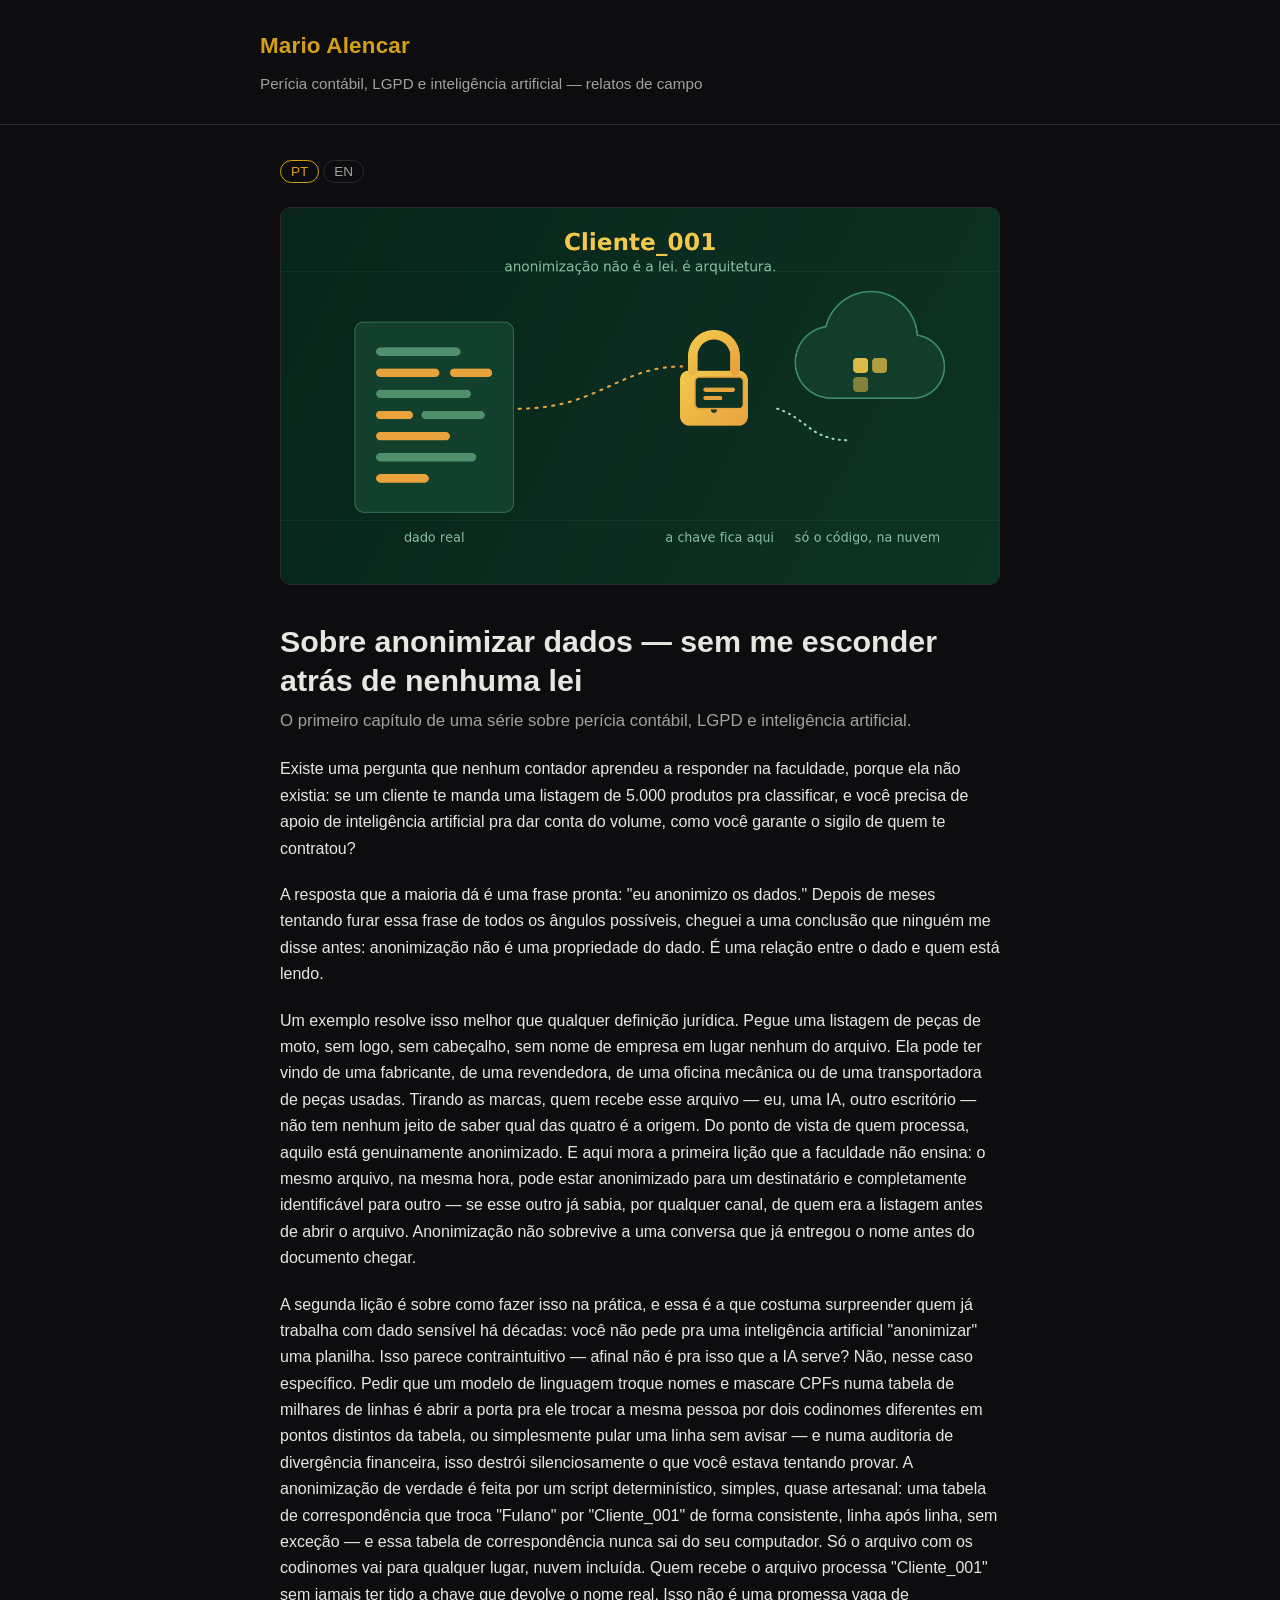
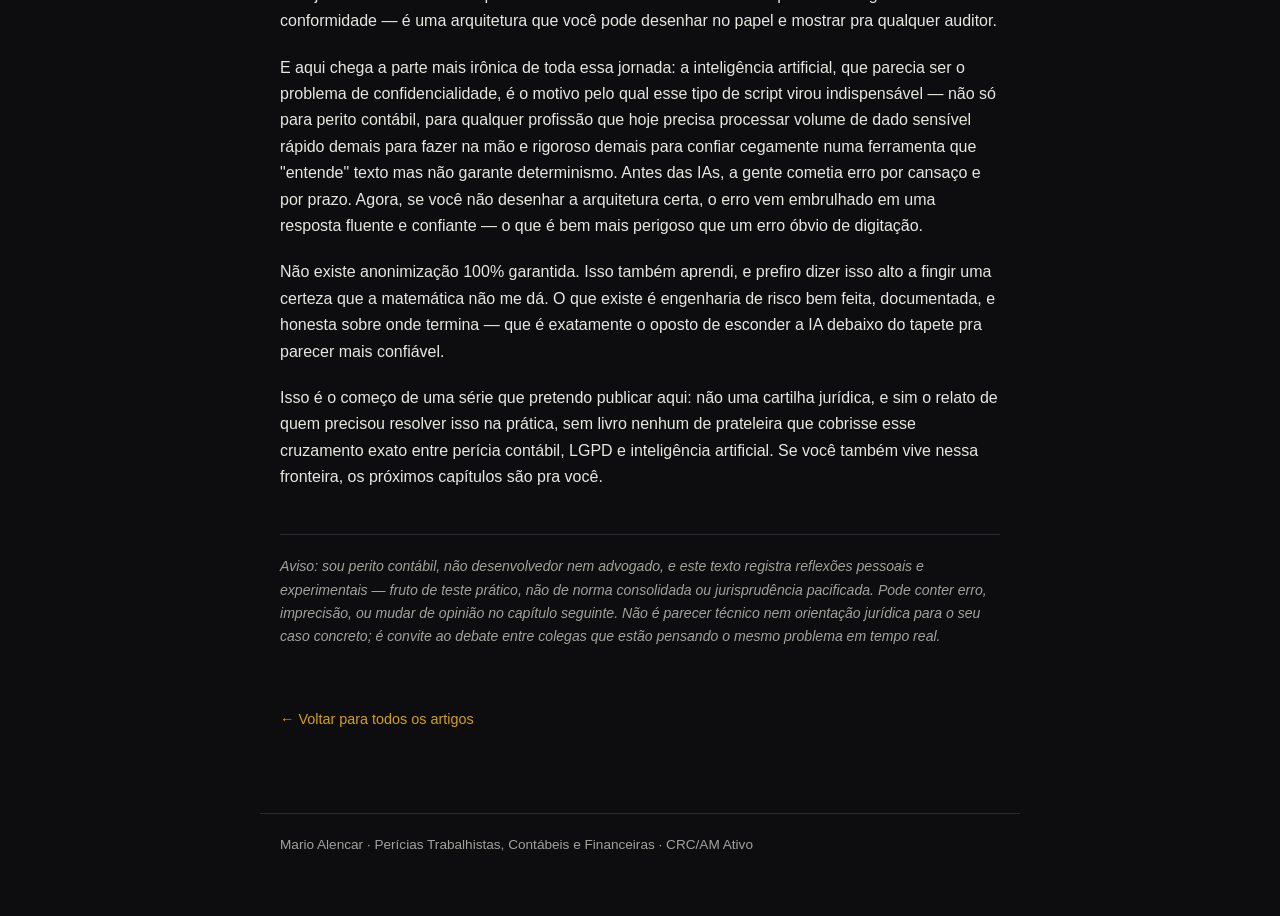
==== posts/anonimizando-dados-1-pt.html @ 83ec1111 "Primeiro post" ====
<!DOCTYPE html>
<html lang="pt-BR">
<head>
<meta charset="UTF-8">
<meta name="viewport" content="width=device-width, initial-scale=1.0">
<title>Sobre anonimizar dados — sem me esconder atrás de nenhuma lei</title>
<meta name="description" content="Anonimização não é uma propriedade do dado. É uma relação entre o dado e quem está lendo.">
<link rel="stylesheet" href="../assets/style.css">
</head>
<body>
<header class="site">
  <div class="wrap">
    <h1><a href="../index.html">Mario Alencar</a></h1>
    <p class="tag">Perícia contábil, LGPD e inteligência artificial — relatos de campo</p>
  </div>
</header>
<main>
<article class="post">
  <div class="lang-switch">
    <a href="anonimizando-dados-1-pt.html" class="current">PT</a>
    <a href="anonymizing-data-1-en.html">EN</a>
  </div>
  <img class="cover" src="../assets/capa1.png" alt="Capa do artigo">
  <h1>Sobre anonimizar dados — sem me esconder atrás de nenhuma lei</h1>
  <p class="subtitle">O primeiro capítulo de uma série sobre perícia contábil, LGPD e inteligência artificial.</p>

  <p>Existe uma pergunta que nenhum contador aprendeu a responder na faculdade, porque ela não existia: se um cliente te manda uma listagem de 5.000 produtos pra classificar, e você precisa de apoio de inteligência artificial pra dar conta do volume, como você garante o sigilo de quem te contratou?</p>

  <p>A resposta que a maioria dá é uma frase pronta: "eu anonimizo os dados." Depois de meses tentando furar essa frase de todos os ângulos possíveis, cheguei a uma conclusão que ninguém me disse antes: anonimização não é uma propriedade do dado. É uma relação entre o dado e quem está lendo.</p>

  <p>Um exemplo resolve isso melhor que qualquer definição jurídica. Pegue uma listagem de peças de moto, sem logo, sem cabeçalho, sem nome de empresa em lugar nenhum do arquivo. Ela pode ter vindo de uma fabricante, de uma revendedora, de uma oficina mecânica ou de uma transportadora de peças usadas. Tirando as marcas, quem recebe esse arquivo — eu, uma IA, outro escritório — não tem nenhum jeito de saber qual das quatro é a origem. Do ponto de vista de quem processa, aquilo está genuinamente anonimizado. E aqui mora a primeira lição que a faculdade não ensina: o mesmo arquivo, na mesma hora, pode estar anonimizado para um destinatário e completamente identificável para outro — se esse outro já sabia, por qualquer canal, de quem era a listagem antes de abrir o arquivo. Anonimização não sobrevive a uma conversa que já entregou o nome antes do documento chegar.</p>

  <p>A segunda lição é sobre como fazer isso na prática, e essa é a que costuma surpreender quem já trabalha com dado sensível há décadas: você não pede pra uma inteligência artificial "anonimizar" uma planilha. Isso parece contraintuitivo — afinal não é pra isso que a IA serve? Não, nesse caso específico. Pedir que um modelo de linguagem troque nomes e mascare CPFs numa tabela de milhares de linhas é abrir a porta pra ele trocar a mesma pessoa por dois codinomes diferentes em pontos distintos da tabela, ou simplesmente pular uma linha sem avisar — e numa auditoria de divergência financeira, isso destrói silenciosamente o que você estava tentando provar. A anonimização de verdade é feita por um script determinístico, simples, quase artesanal: uma tabela de correspondência que troca "Fulano" por "Cliente_001" de forma consistente, linha após linha, sem exceção — e essa tabela de correspondência nunca sai do seu computador. Só o arquivo com os codinomes vai para qualquer lugar, nuvem incluída. Quem recebe o arquivo processa "Cliente_001" sem jamais ter tido a chave que devolve o nome real. Isso não é uma promessa vaga de conformidade — é uma arquitetura que você pode desenhar no papel e mostrar pra qualquer auditor.</p>

  <p>E aqui chega a parte mais irônica de toda essa jornada: a inteligência artificial, que parecia ser o problema de confidencialidade, é o motivo pelo qual esse tipo de script virou indispensável — não só para perito contábil, para qualquer profissão que hoje precisa processar volume de dado sensível rápido demais para fazer na mão e rigoroso demais para confiar cegamente numa ferramenta que "entende" texto mas não garante determinismo. Antes das IAs, a gente cometia erro por cansaço e por prazo. Agora, se você não desenhar a arquitetura certa, o erro vem embrulhado em uma resposta fluente e confiante — o que é bem mais perigoso que um erro óbvio de digitação.</p>

  <p>Não existe anonimização 100% garantida. Isso também aprendi, e prefiro dizer isso alto a fingir uma certeza que a matemática não me dá. O que existe é engenharia de risco bem feita, documentada, e honesta sobre onde termina — que é exatamente o oposto de esconder a IA debaixo do tapete pra parecer mais confiável.</p>

  <p>Isso é o começo de uma série que pretendo publicar aqui: não uma cartilha jurídica, e sim o relato de quem precisou resolver isso na prática, sem livro nenhum de prateleira que cobrisse esse cruzamento exato entre perícia contábil, LGPD e inteligência artificial. Se você também vive nessa fronteira, os próximos capítulos são pra você.</p>

  <p class="disclosure">Aviso: sou perito contábil, não desenvolvedor nem advogado, e este texto registra reflexões pessoais e experimentais — fruto de teste prático, não de norma consolidada ou jurisprudência pacificada. Pode conter erro, imprecisão, ou mudar de opinião no capítulo seguinte. Não é parecer técnico nem orientação jurídica para o seu caso concreto; é convite ao debate entre colegas que estão pensando o mesmo problema em tempo real.</p>

  <a class="back-link" href="../index.html">&larr; Voltar para todos os artigos</a>
</article>
</main>
<footer class="site">
  Mario Alencar · Perícias Trabalhistas, Contábeis e Financeiras · CRC/AM Ativo
</footer>
</body>
</html>
---- assets/style.css ----
:root {
  --bg: #0d0d10;
  --bg-card: #17171b;
  --text: #e8e6e1;
  --text-dim: #a3a19c;
  --accent: #d4a017;
  --accent-soft: #8a6d1d;
  --border: #2a2a2f;
  --maxw: 760px;
}

* { box-sizing: border-box; }

body {
  margin: 0;
  background: var(--bg);
  color: var(--text);
  font-family: -apple-system, BlinkMacSystemFont, "Segoe UI", Helvetica, Arial, sans-serif;
  line-height: 1.65;
}

a { color: var(--accent); text-decoration: none; }
a:hover { text-decoration: underline; }

header.site {
  border-bottom: 1px solid var(--border);
  padding: 28px 20px;
}

header.site .wrap {
  max-width: var(--maxw);
  margin: 0 auto;
  display: flex;
  flex-direction: column;
  gap: 6px;
}

header.site h1 {
  margin: 0;
  font-size: 1.4rem;
  letter-spacing: 0.2px;
}

header.site p.tag {
  margin: 0;
  color: var(--text-dim);
  font-size: 0.95rem;
}

nav.site {
  margin-top: 10px;
  display: flex;
  gap: 16px;
  font-size: 0.9rem;
}

main {
  max-width: var(--maxw);
  margin: 0 auto;
  padding: 36px 20px 80px;
}

/* post list (index) */
.post-card {
  display: flex;
  gap: 18px;
  padding: 22px 0;
  border-bottom: 1px solid var(--border);
}

.post-card:last-child { border-bottom: none; }

.post-card img {
  width: 160px;
  height: 84px;
  object-fit: cover;
  border-radius: 8px;
  flex-shrink: 0;
  border: 1px solid var(--border);
}

.post-card .meta {
  flex: 1;
}

.post-card h2 {
  margin: 0 0 6px;
  font-size: 1.15rem;
  line-height: 1.35;
}

.post-card .excerpt {
  color: var(--text-dim);
  font-size: 0.92rem;
  margin: 0 0 8px;
}

.post-card .langs a {
  font-size: 0.82rem;
  border: 1px solid var(--border);
  padding: 2px 8px;
  border-radius: 20px;
  margin-right: 6px;
  color: var(--text-dim);
}

.post-card .langs a:hover {
  border-color: var(--accent);
  color: var(--accent);
  text-decoration: none;
}

.post-card .date {
  color: var(--text-dim);
  font-size: 0.8rem;
}

/* article page */
article.post img.cover {
  width: 100%;
  border-radius: 10px;
  border: 1px solid var(--border);
  margin-bottom: 28px;
}

article.post h1 {
  font-size: 1.9rem;
  line-height: 1.3;
  margin: 0 0 6px;
}

article.post .subtitle {
  color: var(--text-dim);
  font-size: 1.05rem;
  margin: 0 0 22px;
}

article.post .lang-switch {
  margin-bottom: 24px;
  font-size: 0.85rem;
}

article.post .lang-switch a {
  border: 1px solid var(--border);
  padding: 3px 10px;
  border-radius: 20px;
  color: var(--text-dim);
}

article.post .lang-switch a.current {
  color: var(--accent);
  border-color: var(--accent);
}

article.post p { margin: 0 0 20px; }

article.post h2 {
  color: var(--accent);
  font-size: 1.25rem;
  margin: 36px 0 14px;
}

article.post .disclosure {
  margin-top: 44px;
  padding-top: 20px;
  border-top: 1px solid var(--border);
  color: var(--text-dim);
  font-size: 0.88rem;
  font-style: italic;
}

.back-link {
  display: inline-block;
  margin-top: 40px;
  font-size: 0.9rem;
}

footer.site {
  max-width: var(--maxw);
  margin: 0 auto;
  padding: 20px 20px 60px;
  color: var(--text-dim);
  font-size: 0.85rem;
  border-top: 1px solid var(--border);
}
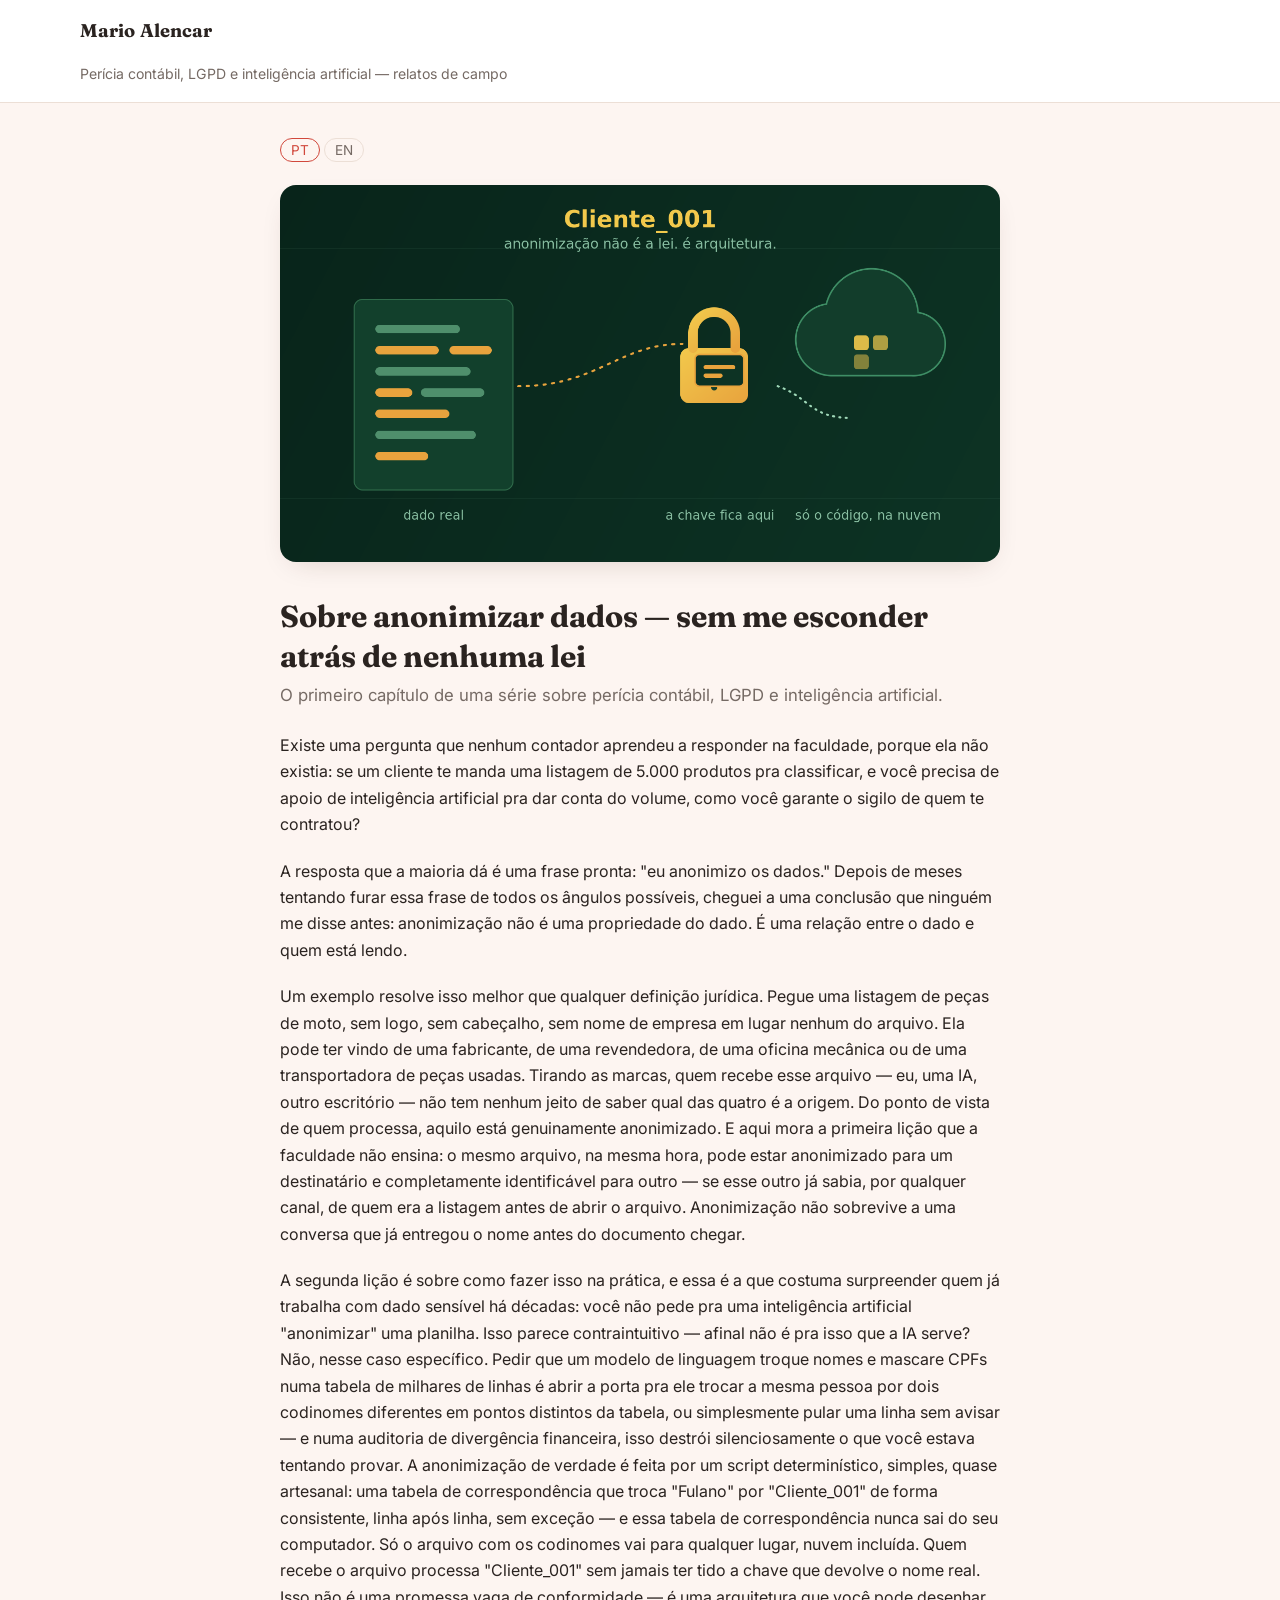
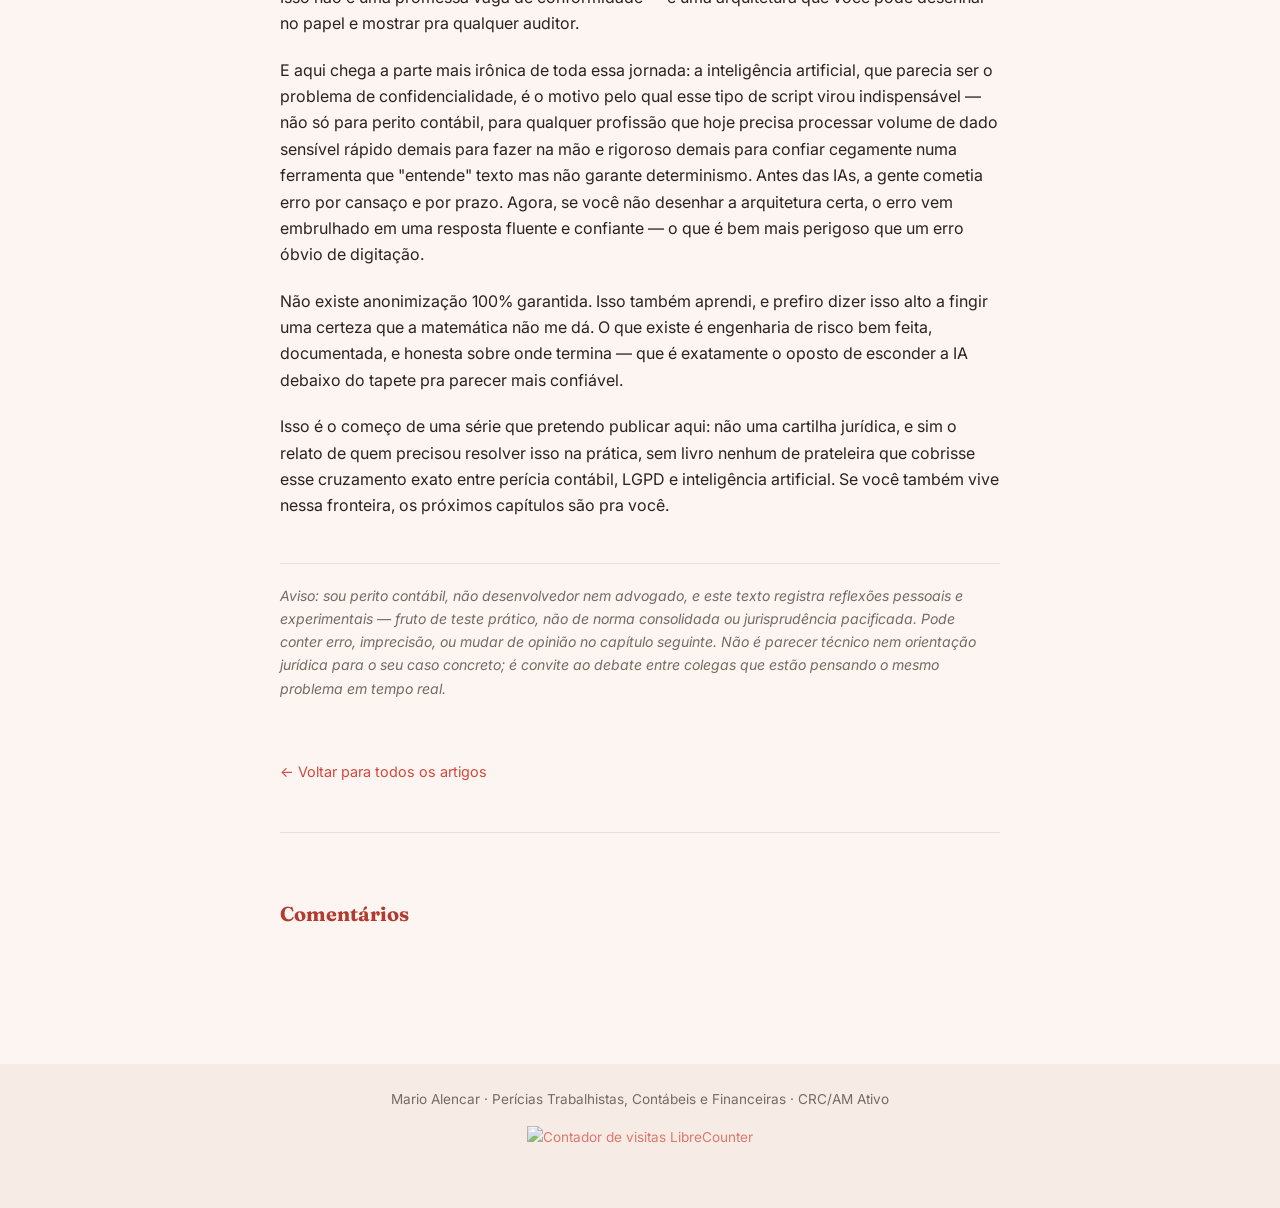
==== commit cce3dd7d: "habilitado giscus" ====
--- a/posts/anonimizando-dados-1-pt.html
+++ b/posts/anonimizando-dados-1-pt.html
@@ -41,10 +41,32 @@
   <p class="disclosure">Aviso: sou perito contábil, não desenvolvedor nem advogado, e este texto registra reflexões pessoais e experimentais — fruto de teste prático, não de norma consolidada ou jurisprudência pacificada. Pode conter erro, imprecisão, ou mudar de opinião no capítulo seguinte. Não é parecer técnico nem orientação jurídica para o seu caso concreto; é convite ao debate entre colegas que estão pensando o mesmo problema em tempo real.</p>
 
   <a class="back-link" href="../index.html">&larr; Voltar para todos os artigos</a>
+
+  <section class="comments">
+    <h2>Comentários</h2>
+    <script src="https://giscus.app/client.js"
+            data-repo="firmacon/firmacon.github.io"
+            data-repo-id="R_kgDOUHQOCw"
+            data-category="Announcements"
+            data-category-id="DIC_kwDOUHQOC84DEZmo"
+            data-mapping="pathname"
+            data-strict="0"
+            data-reactions-enabled="1"
+            data-emit-metadata="0"
+            data-input-position="bottom"
+            data-theme="preferred_color_scheme"
+            data-lang="pt"
+            crossorigin="anonymous"
+            async>
+    </script>
+  </section>
 </article>
 </main>
 <footer class="site">
   Mario Alencar · Perícias Trabalhistas, Contábeis e Financeiras · CRC/AM Ativo
+  <div class="visits">
+    <a href="https://librecounter.org/referer/show" target="_blank" rel="noopener"><img src="https://librecounter.org/counter.svg" alt="Contador de visitas LibreCounter" loading="lazy"></a>
+  </div>
 </footer>
 </body>
 </html>
--- a/assets/style.css
+++ b/assets/style.css
@@ -1,12 +1,18 @@
+@import url('https://fonts.googleapis.com/css2?family=Fraunces:opsz,wght@9..144,600;9..144,700&family=Inter:wght@400;500;600;700&display=swap');
+
 :root {
-  --bg: #0d0d10;
-  --bg-card: #17171b;
-  --text: #e8e6e1;
-  --text-dim: #a3a19c;
-  --accent: #d4a017;
-  --accent-soft: #8a6d1d;
-  --border: #2a2a2f;
+  --bg: #fdf5f1;
+  --bg-soft: #f7ece5;
+  --card-bg: #ffffff;
+  --text: #2a2320;
+  --text-dim: #756a64;
+  --accent: #d1483c;
+  --accent-dark: #b23a2f;
+  --border: #ecdfd6;
   --maxw: 760px;
+  --maxw-wide: 1120px;
+  --radius: 16px;
+  --shadow: 0 10px 30px -14px rgba(60, 30, 20, 0.22);
 }
 
 * { box-sizing: border-box; }
@@ -15,43 +21,200 @@
   margin: 0;
   background: var(--bg);
   color: var(--text);
-  font-family: -apple-system, BlinkMacSystemFont, "Segoe UI", Helvetica, Arial, sans-serif;
+  font-family: 'Inter', -apple-system, BlinkMacSystemFont, "Segoe UI", Helvetica, Arial, sans-serif;
   line-height: 1.65;
 }
 
 a { color: var(--accent); text-decoration: none; }
 a:hover { text-decoration: underline; }
 
+h1, h2, .hero-text h2, .section-title, .post-card h2 {
+  font-family: 'Fraunces', Georgia, serif;
+}
+
+/* navbar */
 header.site {
+  background: var(--card-bg);
   border-bottom: 1px solid var(--border);
-  padding: 28px 20px;
+  padding: 16px 24px;
+  position: sticky;
+  top: 0;
+  z-index: 10;
 }
 
 header.site .wrap {
-  max-width: var(--maxw);
+  max-width: var(--maxw-wide);
   margin: 0 auto;
   display: flex;
-  flex-direction: column;
-  gap: 6px;
+  align-items: center;
+  justify-content: space-between;
+  flex-wrap: wrap;
+  gap: 10px;
+}
+
+header.site .identity {
+  display: flex;
+  align-items: center;
+  gap: 10px;
+}
+
+header.site .identity img.profile-pic {
+  width: 36px;
+  height: 36px;
+  border-radius: 50%;
+  border: 1px solid var(--border);
+  object-fit: cover;
+  flex-shrink: 0;
 }
 
 header.site h1 {
   margin: 0;
-  font-size: 1.4rem;
-  letter-spacing: 0.2px;
-}
+  font-size: 1.15rem;
+  font-weight: 700;
+  letter-spacing: 0.1px;
+}
+
+header.site h1 a { color: var(--text); }
+header.site h1 a:hover { color: var(--accent); text-decoration: none; }
 
 header.site p.tag {
-  margin: 0;
-  color: var(--text-dim);
-  font-size: 0.95rem;
+  margin: 6px 0 0;
+  color: var(--text-dim);
+  font-size: 0.88rem;
+  flex-basis: 100%;
 }
 
 nav.site {
-  margin-top: 10px;
-  display: flex;
-  gap: 16px;
-  font-size: 0.9rem;
+  display: flex;
+  gap: 20px;
+  font-size: 0.88rem;
+}
+
+nav.site a { color: var(--text-dim); font-weight: 500; }
+nav.site a:hover { color: var(--accent); }
+
+/* hero */
+.hero {
+  background: var(--bg-soft);
+  padding: 56px 24px;
+}
+
+.hero-wrap {
+  max-width: var(--maxw-wide);
+  margin: 0 auto;
+  display: flex;
+  align-items: flex-start;
+  gap: 36px;
+}
+
+.hero-photo { flex: 0 0 190px; }
+
+.hero-photo img {
+  width: 100%;
+  aspect-ratio: 4 / 5;
+  object-fit: cover;
+  border-radius: var(--radius);
+  box-shadow: var(--shadow);
+  display: block;
+}
+
+.hero-langs {
+  flex: 1;
+  display: flex;
+  gap: 36px;
+  flex-wrap: wrap;
+}
+
+.hero-text { flex: 1; min-width: 240px; }
+
+.hero-text .eyebrow {
+  display: block;
+  color: var(--accent);
+  font-weight: 600;
+  font-size: 0.68rem;
+  text-transform: uppercase;
+  letter-spacing: 0.05em;
+  margin: 0 0 10px;
+}
+
+.hero-text h2 {
+  font-size: 1.55rem;
+  line-height: 1.25;
+  margin: 0 0 12px;
+}
+
+.hero-text p {
+  color: var(--text-dim);
+  font-size: 0.92rem;
+  margin: 0 0 14px;
+  max-width: 40ch;
+}
+
+.hero-cta {
+  display: flex;
+  gap: 10px;
+  margin-top: 16px;
+  flex-wrap: wrap;
+}
+
+.hero-cta .btn {
+  padding: 9px 18px;
+  font-size: 0.85rem;
+}
+
+.btn {
+  display: inline-block;
+  padding: 11px 24px;
+  border-radius: 30px;
+  font-weight: 600;
+  font-size: 0.92rem;
+}
+
+.btn-primary { background: var(--accent); color: #fff; }
+.btn-primary:hover { background: var(--accent-dark); text-decoration: none; }
+
+.btn-outline { border: 1.5px solid var(--border); color: var(--text); background: var(--card-bg); }
+.btn-outline:hover { border-color: var(--accent); color: var(--accent); text-decoration: none; }
+
+/* about (bio PT/EN) */
+.about {
+  max-width: var(--maxw-wide);
+  margin: 0 auto;
+  padding: 44px 24px 8px;
+}
+
+.about .lang-label {
+  display: inline-block;
+  font-size: 0.68rem;
+  font-weight: 600;
+  color: var(--accent);
+  border: 1px solid var(--accent);
+  border-radius: 20px;
+  padding: 1px 9px;
+  margin-bottom: 6px;
+}
+
+.about p {
+  color: var(--text-dim);
+  font-size: 0.85rem;
+  line-height: 1.6;
+  margin: 0 0 18px;
+  max-width: 72ch;
+}
+
+main.home { padding-top: 8px; }
+
+@media (max-width: 700px) {
+  .hero-wrap { flex-direction: column; align-items: center; text-align: center; }
+  .hero-photo { flex: 0 0 auto; max-width: 140px; }
+  .hero-langs { flex-direction: column; align-items: center; }
+  .hero-text p { margin-left: auto; margin-right: auto; }
+  .hero-cta { justify-content: center; }
+  header.site .identity img.profile-pic { width: 30px; height: 30px; }
+  header.site h1 { font-size: 1rem; }
+  nav.site { gap: 12px; font-size: 0.82rem; }
+  .about p { font-size: 0.8rem; }
+  .post-card img { height: 170px; }
 }
 
 main {
@@ -60,66 +223,83 @@
   padding: 36px 20px 80px;
 }
 
-/* post list (index) */
+main.home {
+  max-width: var(--maxw-wide);
+  padding: 8px 24px 90px;
+}
+
+.section-title {
+  font-size: 1.5rem;
+  margin: 0 0 22px;
+}
+
+/* post grid (index) */
+.post-grid {
+  display: grid;
+  grid-template-columns: repeat(2, 1fr);
+  gap: 26px;
+}
+
+@media (max-width: 700px) {
+  .post-grid { grid-template-columns: 1fr; }
+}
+
 .post-card {
-  display: flex;
-  gap: 18px;
-  padding: 22px 0;
-  border-bottom: 1px solid var(--border);
-}
-
-.post-card:last-child { border-bottom: none; }
+  position: relative;
+  background: var(--card-bg);
+  border: 1px solid var(--border);
+  border-radius: var(--radius);
+  overflow: hidden;
+  box-shadow: var(--shadow);
+  display: flex;
+  flex-direction: column;
+}
 
 .post-card img {
-  width: 160px;
-  height: 84px;
+  width: 100%;
+  height: 190px;
   object-fit: cover;
-  border-radius: 8px;
+  border-radius: 0;
+  border: none;
   flex-shrink: 0;
-  border: 1px solid var(--border);
+}
+
+.lang-badge {
+  position: absolute;
+  top: 12px;
+  left: 12px;
+  background: rgba(255, 255, 255, 0.92);
+  color: var(--text);
+  font-size: 0.68rem;
+  font-weight: 700;
+  letter-spacing: 0.04em;
+  padding: 3px 10px;
+  border-radius: 20px;
+  z-index: 2;
 }
 
 .post-card .meta {
-  flex: 1;
+  padding: 18px 20px 22px;
 }
 
 .post-card h2 {
-  margin: 0 0 6px;
-  font-size: 1.15rem;
+  margin: 0 0 8px;
+  font-size: 1.05rem;
   line-height: 1.35;
 }
 
 .post-card .excerpt {
   color: var(--text-dim);
-  font-size: 0.92rem;
-  margin: 0 0 8px;
-}
-
-.post-card .langs a {
-  font-size: 0.82rem;
-  border: 1px solid var(--border);
-  padding: 2px 8px;
-  border-radius: 20px;
-  margin-right: 6px;
-  color: var(--text-dim);
-}
-
-.post-card .langs a:hover {
-  border-color: var(--accent);
-  color: var(--accent);
-  text-decoration: none;
-}
-
-.post-card .date {
-  color: var(--text-dim);
-  font-size: 0.8rem;
+  font-size: 0.88rem;
+  margin: 0;
 }
 
 /* article page */
 article.post img.cover {
   width: 100%;
-  border-radius: 10px;
-  border: 1px solid var(--border);
+  border-radius: var(--radius);
+  border: none;
+  box-shadow: var(--shadow);
   margin-bottom: 28px;
 }
 
@@ -155,7 +335,7 @@
 article.post p { margin: 0 0 20px; }
 
 article.post h2 {
-  color: var(--accent);
+  color: var(--accent-dark);
   font-size: 1.25rem;
   margin: 36px 0 14px;
 }
@@ -176,10 +356,30 @@
 }
 
 footer.site {
-  max-width: var(--maxw);
-  margin: 0 auto;
-  padding: 20px 20px 60px;
+  background: var(--bg-soft);
+  margin-top: 40px;
+  padding: 24px 24px 60px;
   color: var(--text-dim);
   font-size: 0.85rem;
+  text-align: center;
+}
+
+footer.site .visits {
+  margin-top: 14px;
+  opacity: 0.7;
+}
+
+footer.site .visits img { height: 20px; vertical-align: middle; }
+
+/* comments (giscus) */
+.comments {
+  margin-top: 48px;
+  padding-top: 28px;
   border-top: 1px solid var(--border);
 }
+
+.comments h2 {
+  color: var(--accent-dark);
+  font-size: 1.15rem;
+  margin: 0 0 18px;
+}
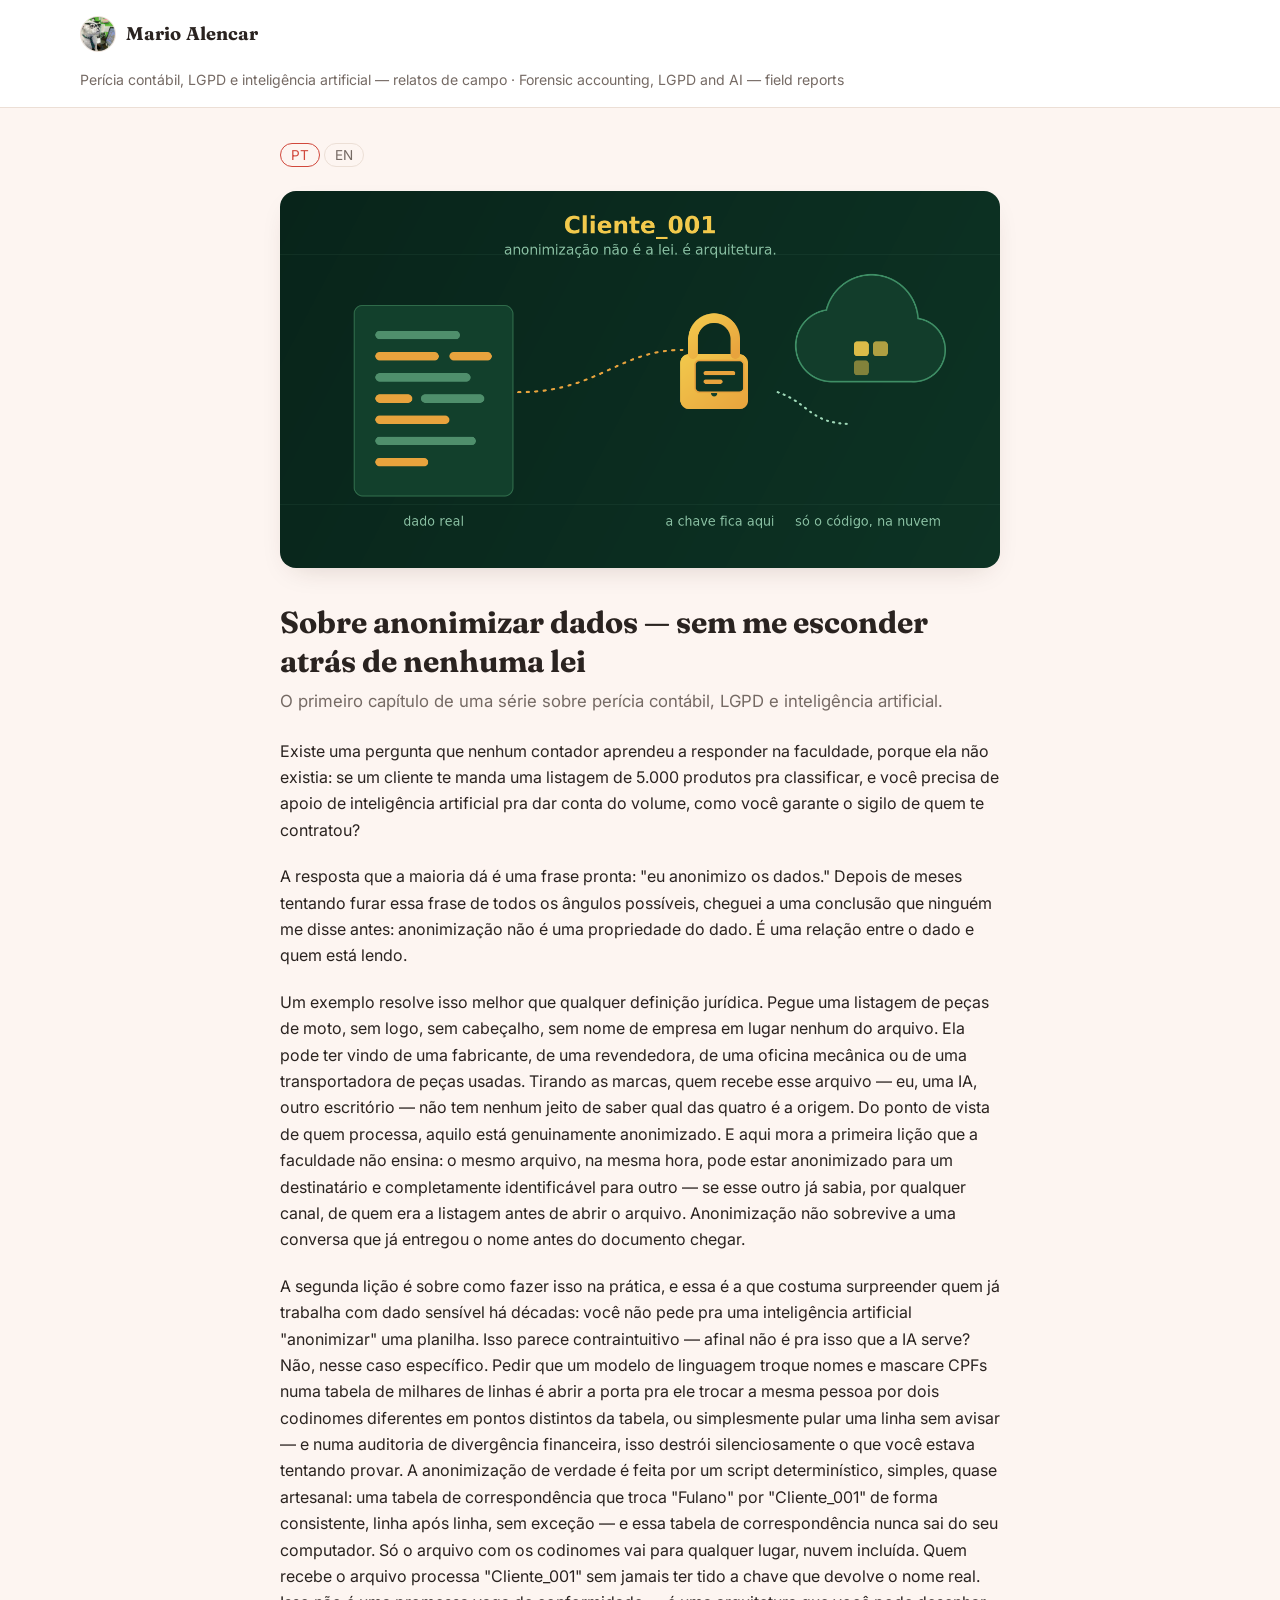
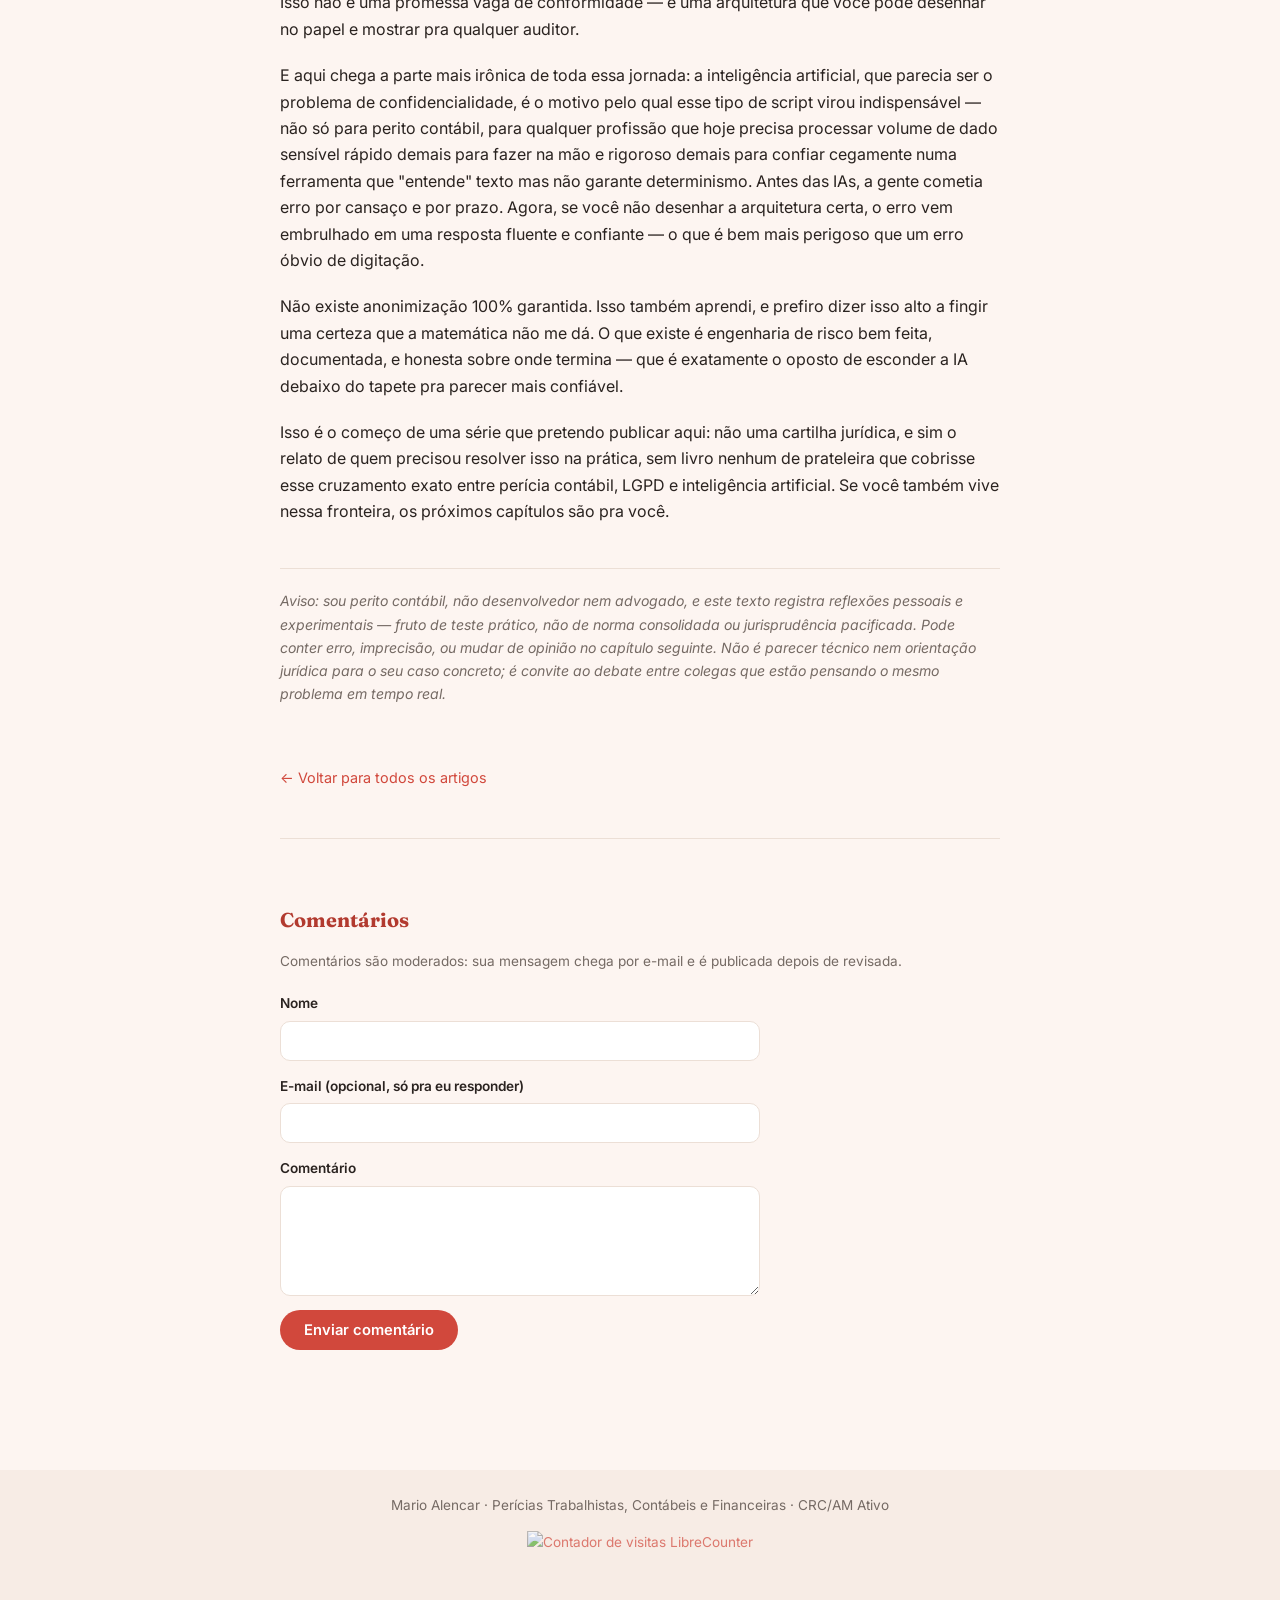
==== commit 4a42cb7a: "fernando pessoa" ====
--- a/posts/anonimizando-dados-1-pt.html
+++ b/posts/anonimizando-dados-1-pt.html
@@ -10,8 +10,11 @@
 <body>
 <header class="site">
   <div class="wrap">
-    <h1><a href="../index.html">Mario Alencar</a></h1>
-    <p class="tag">Perícia contábil, LGPD e inteligência artificial — relatos de campo</p>
+    <div class="identity">
+      <img class="profile-pic" src="../assets/perfil_mario.png" alt="Mario Alencar">
+      <h1><a href="../index.html">Mario Alencar</a></h1>
+    </div>
+    <p class="tag">Perícia contábil, LGPD e inteligência artificial — relatos de campo · Forensic accounting, LGPD and AI — field reports</p>
   </div>
 </header>
 <main>
@@ -44,21 +47,24 @@
 
   <section class="comments">
     <h2>Comentários</h2>
-    <script src="https://giscus.app/client.js"
-            data-repo="firmacon/firmacon.github.io"
-            data-repo-id="R_kgDOUHQOCw"
-            data-category="Announcements"
-            data-category-id="DIC_kwDOUHQOC84DEZmo"
-            data-mapping="pathname"
-            data-strict="0"
-            data-reactions-enabled="1"
-            data-emit-metadata="0"
-            data-input-position="bottom"
-            data-theme="preferred_color_scheme"
-            data-lang="pt"
-            crossorigin="anonymous"
-            async>
-    </script>
+    <p class="hint">Comentários são moderados: sua mensagem chega por e-mail e é publicada depois de revisada.</p>
+    <form class="comment-form" action="https://formsubmit.co/firmacon@yahoo.com.br" method="POST">
+      <input type="hidden" name="_subject" value="Novo comentário — Sobre anonimizar dados (PT)">
+      <input type="hidden" name="_template" value="table">
+      <input type="hidden" name="_captcha" value="true">
+      <input type="hidden" name="_next" value="https://firmacon.github.io/obrigado.html">
+      <input type="text" name="_honey" style="display:none">
+      <label>Nome
+        <input type="text" name="Nome" required>
+      </label>
+      <label>E-mail (opcional, só pra eu responder)
+        <input type="email" name="Email">
+      </label>
+      <label>Comentário
+        <textarea name="Comentário" required></textarea>
+      </label>
+      <button class="btn btn-primary" type="submit">Enviar comentário</button>
+    </form>
   </section>
 </article>
 </main>
--- a/assets/style.css
+++ b/assets/style.css
@@ -77,6 +77,17 @@
 header.site h1 a { color: var(--text); }
 header.site h1 a:hover { color: var(--accent); text-decoration: none; }
 
+.retired-tag {
+  color: var(--text-dim);
+  font-size: 0.78rem;
+  font-style: italic;
+  font-weight: 400;
+}
+
+@media (max-width: 700px) {
+  .retired-tag { display: none; }
+}
+
 header.site p.tag {
   margin: 6px 0 0;
   color: var(--text-dim);
@@ -175,6 +186,49 @@
 
 .btn-outline { border: 1.5px solid var(--border); color: var(--text); background: var(--card-bg); }
 .btn-outline:hover { border-color: var(--accent); color: var(--accent); text-decoration: none; }
+
+/* epigraph quote */
+.quote {
+  max-width: var(--maxw);
+  margin: 0 auto;
+  padding: 44px 24px 0;
+  text-align: center;
+}
+
+.quote-langs {
+  display: flex;
+  gap: 40px;
+  justify-content: center;
+}
+
+.quote blockquote {
+  margin: 0;
+  padding: 0;
+  border: none;
+  flex: 1;
+  min-width: 240px;
+}
+
+@media (max-width: 700px) {
+  .quote-langs { flex-direction: column; gap: 24px; }
+}
+
+.quote p {
+  font-family: 'Fraunces', Georgia, serif;
+  font-style: italic;
+  font-size: 1.2rem;
+  line-height: 1.55;
+  color: var(--text);
+  margin: 0 0 12px;
+}
+
+.quote cite {
+  display: block;
+  font-style: normal;
+  font-size: 0.82rem;
+  color: var(--accent);
+  font-weight: 600;
+}
 
 /* about (bio PT/EN) */
 .about {
@@ -194,12 +248,23 @@
   margin-bottom: 6px;
 }
 
+.about-langs {
+  display: flex;
+  gap: 36px;
+  flex-wrap: wrap;
+}
+
+.about-block { flex: 1; min-width: 280px; }
+
 .about p {
   color: var(--text-dim);
   font-size: 0.85rem;
   line-height: 1.6;
-  margin: 0 0 18px;
-  max-width: 72ch;
+  margin: 0;
+}
+
+@media (max-width: 700px) {
+  .about-langs { flex-direction: column; }
 }
 
 main.home { padding-top: 8px; }
@@ -383,3 +448,45 @@
   font-size: 1.15rem;
   margin: 0 0 18px;
 }
+
+.comments .hint {
+  color: var(--text-dim);
+  font-size: 0.85rem;
+  margin: 0 0 20px;
+}
+
+.comment-form {
+  display: flex;
+  flex-direction: column;
+  gap: 14px;
+  max-width: 480px;
+}
+
+.comment-form label {
+  display: flex;
+  flex-direction: column;
+  gap: 6px;
+  font-size: 0.85rem;
+  color: var(--text);
+  font-weight: 600;
+}
+
+.comment-form input,
+.comment-form textarea {
+  font-family: inherit;
+  font-size: 0.92rem;
+  padding: 10px 12px;
+  border: 1px solid var(--border);
+  border-radius: 10px;
+  background: var(--card-bg);
+  color: var(--text);
+}
+
+.comment-form textarea { resize: vertical; min-height: 110px; }
+
+.comment-form button {
+  align-self: flex-start;
+  border: none;
+  cursor: pointer;
+  font-family: inherit;
+}
